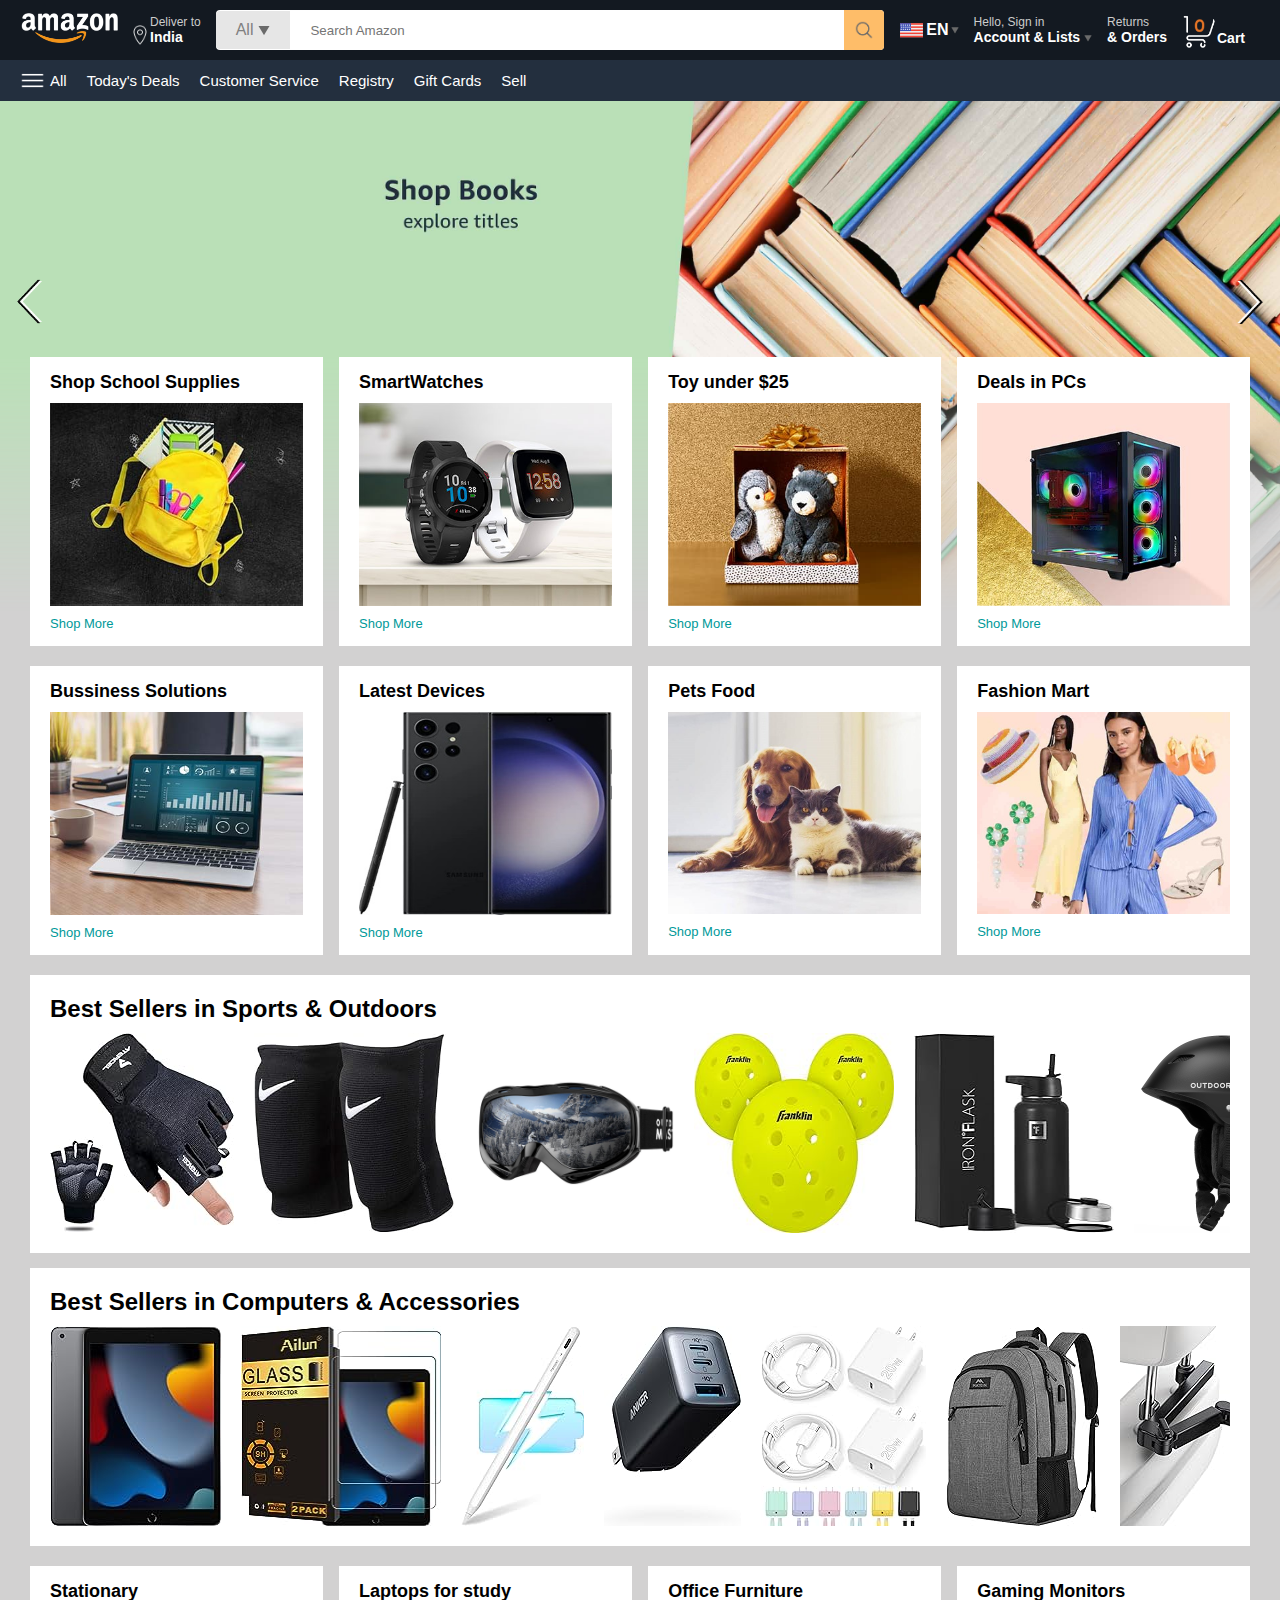
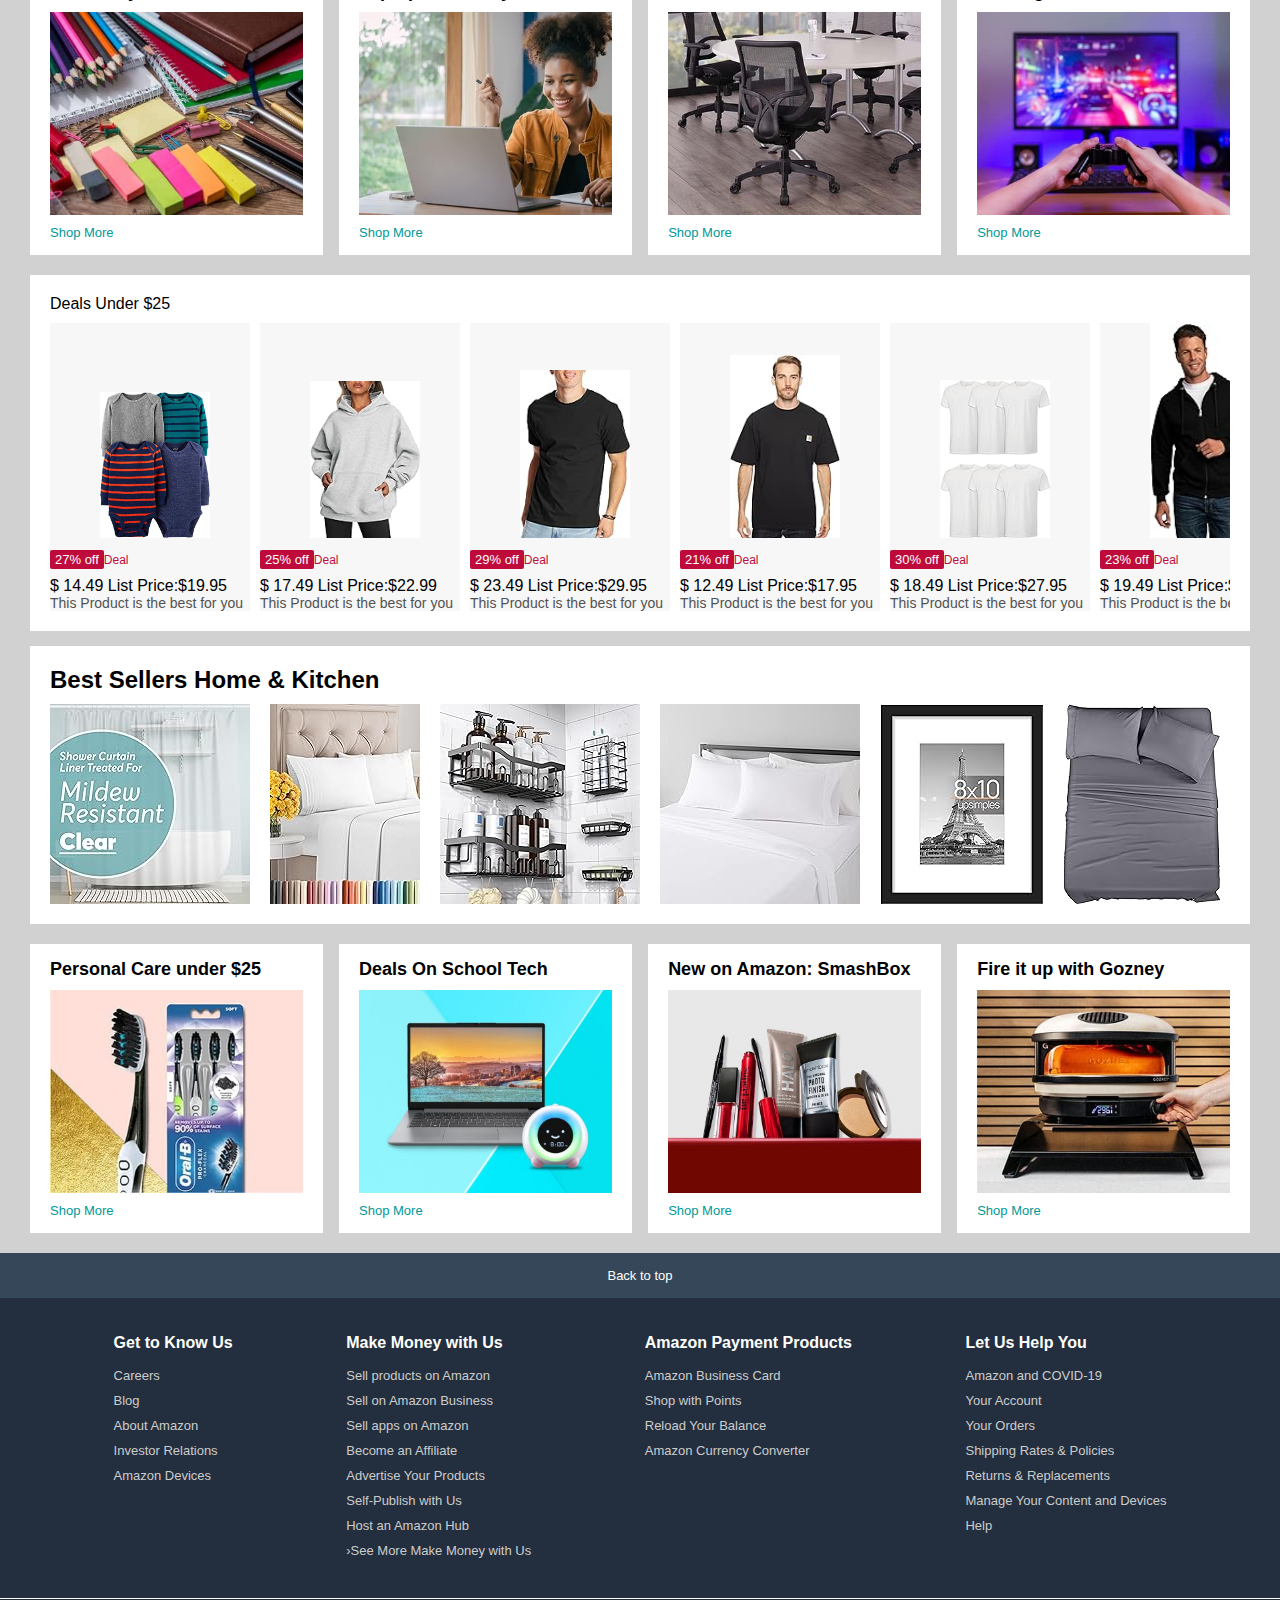
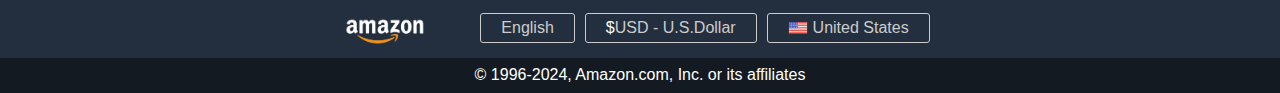
==== index.html @ b6e0066e "Amazon Home page Created" ====
<!DOCTYPE html>
<html lang="en">

<head>
    <meta charset="UTF-8">
    <meta name="viewport" content="width=device-width, initial-scale=1.0">
    <title>Amazon Website</title>
    <link rel="stylesheet" href="style.css">
</head>

<body>

    <section class="nav-section">
        <a href="/">
            <img src="img/amazon_logo.png" width="100" alt="amazon logo">
        </a>
        <div class="nav-country">
            <img src="img/location_icon.png" height="20" alt="location logo">
            <div>
                <p>Deliver to</p>
                <p id="country-name">India</p>
            </div>
        </div>
        <div class="nav-search-area">
            <div class="search-category">
                <p>All</p>
                <img src="img/dropdown_icon.png" height="12" alt="dropdown icon">
            </div>
            <input type="text" class="nav-search" placeholder="Search Amazon">
            <img src="img/search_icon.png" class="nav-search-icon" alt="search icon">
        </div>
        <div class="language-selection-area">
            <img src="img/us_flag.png" width="25px" alt="united states flag">
            <p>EN</p>
            <img src="img/dropdown_icon.png" width="8px" alt="language dropdown icon">
        </div>
        <div class="sign-in-area">
            <p>Hello, Sign in</p>
            <p class="account-info">Account & Lists <img src="img/dropdown_icon.png" width="8px"
                    alt="Account info dropdown icon"></p>
        </div>
        <div class="product-return-area">
            <p>Returns</p>
            <p class="return-info">& Orders</p>
        </div>
        <a href="" class="add-to-cart-area ">
            <img src="img/cart_icon.png" width="35px" alt="add to cart icon">
            <p>Cart</p>
        </a>
    </section>

    <section class="nav-belt">
        <div>
            <img src="img/menu_icon.png" width="25px" alt="menu icon">
            <p>All</p>
        </div>
        <p>Today's Deals</p>
        <p>Customer Service</p>
        <p>Registry</p>
        <p>Gift Cards</p>
        <p>Sell</p>
    </section>

    <section class="main-slider">
        <a href="#" class="slide-left"><img src="img/left-arrow.png" id="left-arrow" width="40px" alt=""></a>
        <ul>
            <img src="img/header1.jpg" class="main-slider-img" alt="slider images">
            <img src="img/header2.jpg" class="main-slider-img" alt="slider images">
            <img src="img/header3.jpg" class="main-slider-img" alt="slider images">
            <img src="img/header-4.jpg" class="main-slider-img" alt="slider images">
            <img src="img/header5.jpg" class="main-slider-img" alt="slider images">
            <img src="img/header6.jpg" class="main-slider-img" alt="slider images">
        </ul>
        <a href="#" class="slide-right"><img src="img/right-arrow.png" id="right-arrow" width="40px" alt=""></a>
    </section>

    <section class="card-row slider-card-row">
        <div class="card-col">
            <p>Shop School Supplies</p>
            <img src="img/Shop_School_Supplies.jpg" alt="">
            <a href="/">Shop More</a>
        </div>
        <div class="card-col">
            <p>SmartWatches</p>
            <img src="img/SmartWatches.jpg" alt="">
            <a href="/">Shop More</a>
        </div>
        <div class="card-col">
            <p>Toy under $25</p>
            <img src="img/box1-3.jpg" alt="">
            <a href="/">Shop More</a>
        </div>
        <div class="card-col">
            <p>Deals in PCs</p>
            <img src="img/box1-4.jpg" alt="">
            <a href="/">Shop More</a>
        </div>
    </section>

    <section class="card-row">
        <div class="card-col">
            <p>Bussiness Solutions</p>
            <img src="img/Bussiness_Solution.jpg" alt="">
            <a href="/">Shop More</a>
        </div>
        <div class="card-col">
            <p>Latest Devices</p>
            <img src="img/box2-2.jpg" alt="">
            <a href="/">Shop More</a>
        </div>
        <div class="card-col">
            <p>Pets Food</p>
            <img src="img/box2-3.jpg" alt="">
            <a href="/">Shop More</a>
        </div>
        <div class="card-col">
            <p>Fashion Mart</p>
            <img src="img/box2-4.jpg" alt="">
            <a href="/">Shop More</a>
        </div>
    </section>

    <section class="products-slider">
        <h2>Best Sellers in Sports & Outdoors</h2>
        <div class="products">
            <img src="img/gloves.jpg" alt="">
            <img src="img/face-cover-masks.jpg" alt="">
            <img src="img/product1-3.jpg" alt="">
            <img src="img/tennis-Ball.jpg" alt="">
            <img src="img/bottles.jpg" alt="">
            <img src="img/product1-6.jpg" alt="">
            <img src="img/product1-7.jpg" alt="">
            <img src="img/product1-8.jpg" alt="">
            <img src="img/product1-9.jpg" alt="">
            <img src="img/product1-10.jpg" alt="">
        </div>
    </section>

    <section class="products-slider">
        <h2>Best Sellers in Computers & Accessories</h2>
        <div class="products">
            <img src="img/tablets.jpg" alt="">
            <img src="img/tablet-screen-guard.jpg" alt="">
            <img src="img/tablet-pens.jpg" alt="">
            <img src="img/single-charger.jpg" alt="">
            <img src="img/multiple-chargers.jpg" alt="">
            <img src="img/school-bags.jpg" alt="">
            <img src="img/tablet-stands.jpg" alt="">
            <img src="img/bags-1.jpg" alt="">
            <img src="img/mac.jpg" alt="">
            <img src="img/tablet-cover.jpg" alt="">
        </div>
    </section>

    <section class="card-row">
        <div class="card-col">
            <p>Stationary</p>
            <img src="img/box3-1.jpg" alt="">
            <a href="/">Shop More</a>
        </div>
        <div class="card-col">
            <p>Laptops for study</p>
            <img src="img/box3-2.jpg" alt="">
            <a href="/">Shop More</a>
        </div>
        <div class="card-col">
            <p>Office Furniture</p>
            <img src="img/Office-Furniture.jpg" alt="">
            <a href="/">Shop More</a>
        </div>
        <div class="card-col">
            <p>Gaming Monitors</p>
            <img src="img/box3-4.jpg" alt="">
            <a href="/">Shop More</a>
        </div>
    </section>


    <section class="price-included-slider">
        <p>Deals Under $25</p>
        <div class="products">
            <div class="product-card">
                <div class="product-img">
                    <img src="img/product2-1.jpg" alt="">
                </div>
                <div class="product-offer">
                    <p>27% off</p><span>Deal</span>
                </div>
                <p>$ <span>14.49</span> List Price:$19.95</p>
                <p class="recommanded-product-info">This Product is the best for you</p>
            </div>
            <div class="product-card">
                <div class="product-img">
                    <img src="img/clothes-1.jpg" alt="">
                </div>
                <div class="product-offer">
                    <p>25% off</p><span>Deal</span>
                </div>
                <p>$ <span>17.49</span> List Price:$22.99</p>
                <p class="recommanded-product-info">This Product is the best for you</p>
            </div>
            <div class="product-card">
                <div class="product-img">
                    <img src="img/clothes-2.jpg" alt="">
                </div>
                <div class="product-offer">
                    <p>29% off</p><span>Deal</span>
                </div>
                <p>$ <span>23.49</span> List Price:$29.95</p>
                <p class="recommanded-product-info">This Product is the best for you</p>
            </div>
            <div class="product-card">
                <div class="product-img">
                    <img src="img/clothes-3.jpg" alt="">
                </div>
                <div class="product-offer">
                    <p>21% off</p><span>Deal</span>
                </div>
                <p>$ <span>12.49</span> List Price:$17.95</p>
                <p class="recommanded-product-info">This Product is the best for you</p>
            </div>
            <div class="product-card">
                <div class="product-img">
                    <img src="img/clothes-4.jpg" alt="">
                </div>
                <div class="product-offer">
                    <p>30% off</p><span>Deal</span>
                </div>
                <p>$ <span>18.49</span> List Price:$27.95</p>
                <p class="recommanded-product-info">This Product is the best for you</p>
            </div>
            <div class="product-card">
                <div class="product-img">
                    <img src="img/clothes-5.jpg" alt="">
                </div>
                <div class="product-offer">
                    <p>23% off</p><span>Deal</span>
                </div>
                <p>$ <span>19.49</span> List Price:$22.99</p>
                <p class="recommanded-product-info">This Product is the best for you</p>
            </div>
            <div class="product-card">
                <div class="product-img">
                    <img src="img/clothes-6.jpg" alt="">
                </div>
                <div class="product-offer">
                    <p>24% off</p><span>Deal</span>
                </div>
                <p>$ <span>24.49</span> List Price:$31.95</p>
                <p class="recommanded-product-info">This Product is the best for you</p>
            </div>
            <div class="product-card">
                <div class="product-img">
                    <img src="img/clothes-7.jpg" alt="">
                </div>
                <div class="product-offer">
                    <p>26% off</p><span>Deal</span>
                </div>
                <p>$ <span>16.49</span> List Price:$26.95</p>
                <p class="recommanded-product-info">This Product is the best for you</p>
            </div>
            
        </div>
    </section>

    <section class="products-slider">
        <h2>Best Sellers Home & Kitchen</h2>
        <div class="products">
            <img src="img/home-kitchen-1.jpg" alt="">
            <img src="img/home-kitchen-2.jpg" alt="">
            <img src="img/home-kitchen-3.jpg" alt="">
            <img src="img/home-kitchen-4.jpg" alt="">
            <img src="img/home-kitchen-5.jpg" alt="">
            <img src="img/home-kitchen-6.jpg" alt="">
            <img src="img/home-kitchen-7.jpg" alt="">
            <img src="img/home-kitchen-8.jpg" alt="">
            <img src="img/home-kitchen-9.jpg" alt="">
            <img src="img/home-kitchen-10.jpg" alt="">
        </div>
    </section>


    <section class="card-row">
        <div class="card-col">
            <p>Personal Care under $25</p>
            <img src="img/tooth_brush.jpg" alt="">
            <a href="/">Shop More</a>
        </div>
        <div class="card-col">
            <p>Deals On School Tech</p>
            <img src="img/deals-on-school-tech.jpg" alt="">
            <a href="/">Shop More</a>
        </div>
        <div class="card-col">
            <p>New on Amazon: SmashBox</p>
            <img src="img/make-up.jpg" alt="">
            <a href="/">Shop More</a>
        </div>
        <div class="card-col">
            <p>Fire it up with Gozney</p>
            <img src="img/gozney.jpg" alt="">
            <a href="/">Shop More</a>
        </div>
    </section>

    <footer>
        <a href="/">
        <div class="panel-1">Back to top</div>
        </a>

        <div class="panel-2">
            <ul>
                <p>Get to Know Us</p>
                <a href="">Careers</a>
                <a href="">Blog</a>
                <a href="">About Amazon</a>
                <a href="">Investor Relations</a>
                <a href="">Amazon Devices</a>
                <a href="Amazon Science"></a>
            </ul>
            <ul>
                <p>Make Money with Us</p>
                <a href="">Sell products on Amazon</a>
                <a href="">Sell on Amazon Business</a>
                <a href="">Sell apps on Amazon</a>
                <a href="">Become an Affiliate</a>
                <a href="">Advertise Your Products</a>
                <a href="">Self-Publish with Us</a>
                <a href="">Host an Amazon Hub</a>
                <a href="">›See More Make Money with Us</a>
            </ul>
            <ul>
                <p>Amazon Payment Products</p>
                <a href="">Amazon Business Card</a>
                <a href="">Shop with Points</a>
                <a href="">Reload Your Balance</a>
                <a href="">Amazon Currency Converter</a>
            </ul>
            <ul>
                <p>Let Us Help You</p>
                <a href="">Amazon and COVID-19</a>
                <a href="">Your Account</a>
                <a href="">Your Orders</a>
                <a href="">Shipping Rates & Policies</a>
                <a href="">Returns & Replacements</a>
                <a href="">Manage Your Content and Devices</a>
                <a href="">Help</a>
            </ul>
        </div>

        <div class="panel-3">
            <a href="/">
                <img src="img/amazon_logo.png" width="80" alt="amazon logo">
            </a>
            <div class="footer-region-info">
                <p>English</p>
                <p><span> $ </span> USD - U.S.Dollar</p>
                <p><img src="img/us_flag.png" id="us-flag" width="20px" alt=""> United States</p>
            </div>
        </div>

        <div class="panel-4">© 1996-2024, Amazon.com, Inc. or its affiliates</div>
        
    </footer>

    <script src="script.js"></script>
</body>

</html>
---- style.css ----
* {
    margin: 0;
    padding: 0;
    box-sizing: border-box;
    font-family: sans-serif;
}

body {
    background-color: #d2d1d1;
}

a {
    text-decoration: none;
    color: inherit;
}

.nav-section {
    color: white;
    background-color: #131921;
    display: flex;
    justify-content: space-between;
    align-items: center;
    padding: 10px 20px;
}

.nav-country {
    color: #ccc;
    display: flex;
    align-items: end;
    margin-left: 10px;
    font-size: 12px;
}

#country-name {
    color: white;
    font-size: 14px;
    font-weight: bolder;
}

.nav-search-area {
    color: #808080;
    background-color: white;
    max-width: 1000px;
    flex: 1;
    display: flex;
    align-items: center;
    border-radius: 4px;
    margin-left: 15px;
}

.search-category {
    display: flex;
    align-items: center;
    padding: 10px 20px;
    gap: 5px;
    background-color: #e6e6e6;
    border-radius: 4px 0 0 4px;
}

.nav-search {
    width: 100%;
    border: none;
    outline: none;
    padding-left: 20px;
}

.nav-search-icon {
    background-color: #febd69;
    max-width: 40px;
    padding: 10px;
    border-radius: 0 4px 4px 0;
}

.language-selection-area {
    display: flex;
    align-items: center;
    font-weight: bold;
    gap: 2px;
    margin-left: 15px;
}

.sign-in-area {
    color: #ccc;
    font-size: 12px;
    margin-left: 15px;
}

.account-info {
    color: white;
    font-size: 14px;
    font-weight: bolder;
}

.product-return-area {
    color: #ccc;
    font-size: 12px;
    margin-left: 15px;
}

.return-info {
    color: white;
    font-size: 14px;
    font-weight: bolder;
}

.add-to-cart-area {
    display: flex;
    align-items: center;
    margin: 0px 15px;
}

.add-to-cart-area p {
    font-size: 14px;
    font-weight: bolder;
    margin-top: 15px;
}

.nav-belt {
    color: white;
    background-color: #232f3e;
    font-size: 15px;
    display: flex;
    align-items: center;
    gap: 20px;
    padding: 8px 20px;
}

.nav-belt div {
    display: flex;
    align-items: center;
    gap: 5px;
    font-weight: 500;
}

.main-slider ul{
    display: flex;
    overflow-y: hidden;
}

.main-slider-img {
    max-width: 100%;
    mask-image: linear-gradient(to bottom, black 50%, transparent 100%);
}

.main-slider a {
    text-decoration: none;
    position: absolute;
    top: 25%;
    z-index: 1;
    padding: 5vh 1vw;
}

.slide-left {
    position: absolute;
    left: 0;
}

.slide-right {
    position: absolute;
    right: 0;
}

.card-row {
    display: flex;
    flex-wrap: wrap;
    row-gap: 20px;
    justify-content: space-between;
    margin: 20px 30px;
}

.card-col {
    background-color: white;
    display: flex;
    flex-direction: column;
    max-width: 24%;
    min-height: 200px;
    gap: 10px;
    padding: 15px 20px;
    z-index: 1;
}

.card-col p{
    font-size: 18px;
    font-weight: bolder;
}

.card-col a {
    font-size: 13px;
    color: #009999;
    font-weight: 500;
}

.slider-card-row {
    margin-top: -20vw;
}

.products-slider {
    background-color: white;
    margin: 0 30px 15px 30px;
    padding: 20px;
}

.products-slider .products {
    display: flex;
    overflow-x: auto;
    gap: 20px;
    margin-top: 10px;
}

.products-slider .products img {
    max-width: 200px;
    max-height: 200px;
}

.products-slider .products::-webkit-scrollbar {
    display: none;
}

.price-included-slider {
    background-color: white;
    margin: 0 30px;
    padding: 20px;
    margin-bottom: 15px;
}

.price-included-slider .products {
    display: flex;
    overflow-x: auto;
    gap: 10px;
    margin-top: 10px;
}

.price-included-slider .products::-webkit-scrollbar {
    display: none;
}

.product-card {
    display: flex;
    flex-direction: column;
    justify-content: end;
    min-width: 200px;
    background-color: #f7f7f7;
}

.product-card img {
    width: 110px;
    margin: 0 50px;
}

.product-offer p {
    color: white;
    background-color: #be0b3b;
    display: inline-block;
    padding: 2px 5px;
    border-radius: 2px;
    margin: 8px 0;
    font-size: 13px;
}

.product-offer span {
    color: #be0b3b;
    font-size: 12px;
    font-weight: 500;
}

.product-price {
    color: gray;
    font-size: 13px;
}

.recommanded-product-info {
    color: #525252;
    font-size: 14px;
    font-weight: 400;
}

footer {
    margin-top: 15px;
}

.panel-1 {
    color: white;
    background-color: #37475a;
    height: 45px;
    display: flex;
    justify-content: center;
    align-items: center;
    font-size: 13px;
    font-family: sans-serif;
}

.panel-2 {
    color: white;
    background-color: #232F3E;
    display: flex;
    justify-content: space-evenly;
    height: 300px;
}

.panel-2 ul {
    margin-top: 20px;
}

.panel-2 ul a{
    display: block;
    font-size: 13px;
    color: #ccc;
    margin-top: 10px;
}

.panel-2 p {
    font-size: 16px;
    font-weight: bolder;
    margin: 16px 0;
}

.panel-3 {
    background-color: #232F3E;
    border-top: 0.5px solid white;
    display: flex;
    align-items: center;
    height: 60px;
    justify-content: center;
}

.panel-3 a {
    margin-top: 10px;
}

.footer-region-info {
    display: flex;
    align-items: center;
    justify-content: space-between;
    color: #cccccc;
    margin-left: 50px;
}

.panel-3 p {
    margin: 0 5px;
    padding: 0 20px;
    border: 0.5px solid #cccccc;
    border-radius: 3px;
    text-align: center;
    display: flex;
    align-items: center;
    justify-content: center;
    min-height: 30px;
    line-height: 20px;
    cursor: pointer;
}

.panel-3 span {
    color: white;
}

.footer-region-info img {
    margin-right: 5px;
}

.panel-4 {
    color: white;
    height: 35px;
    background-color: #131A22;
    display: flex;
    justify-content: center;
    align-items: center;
}
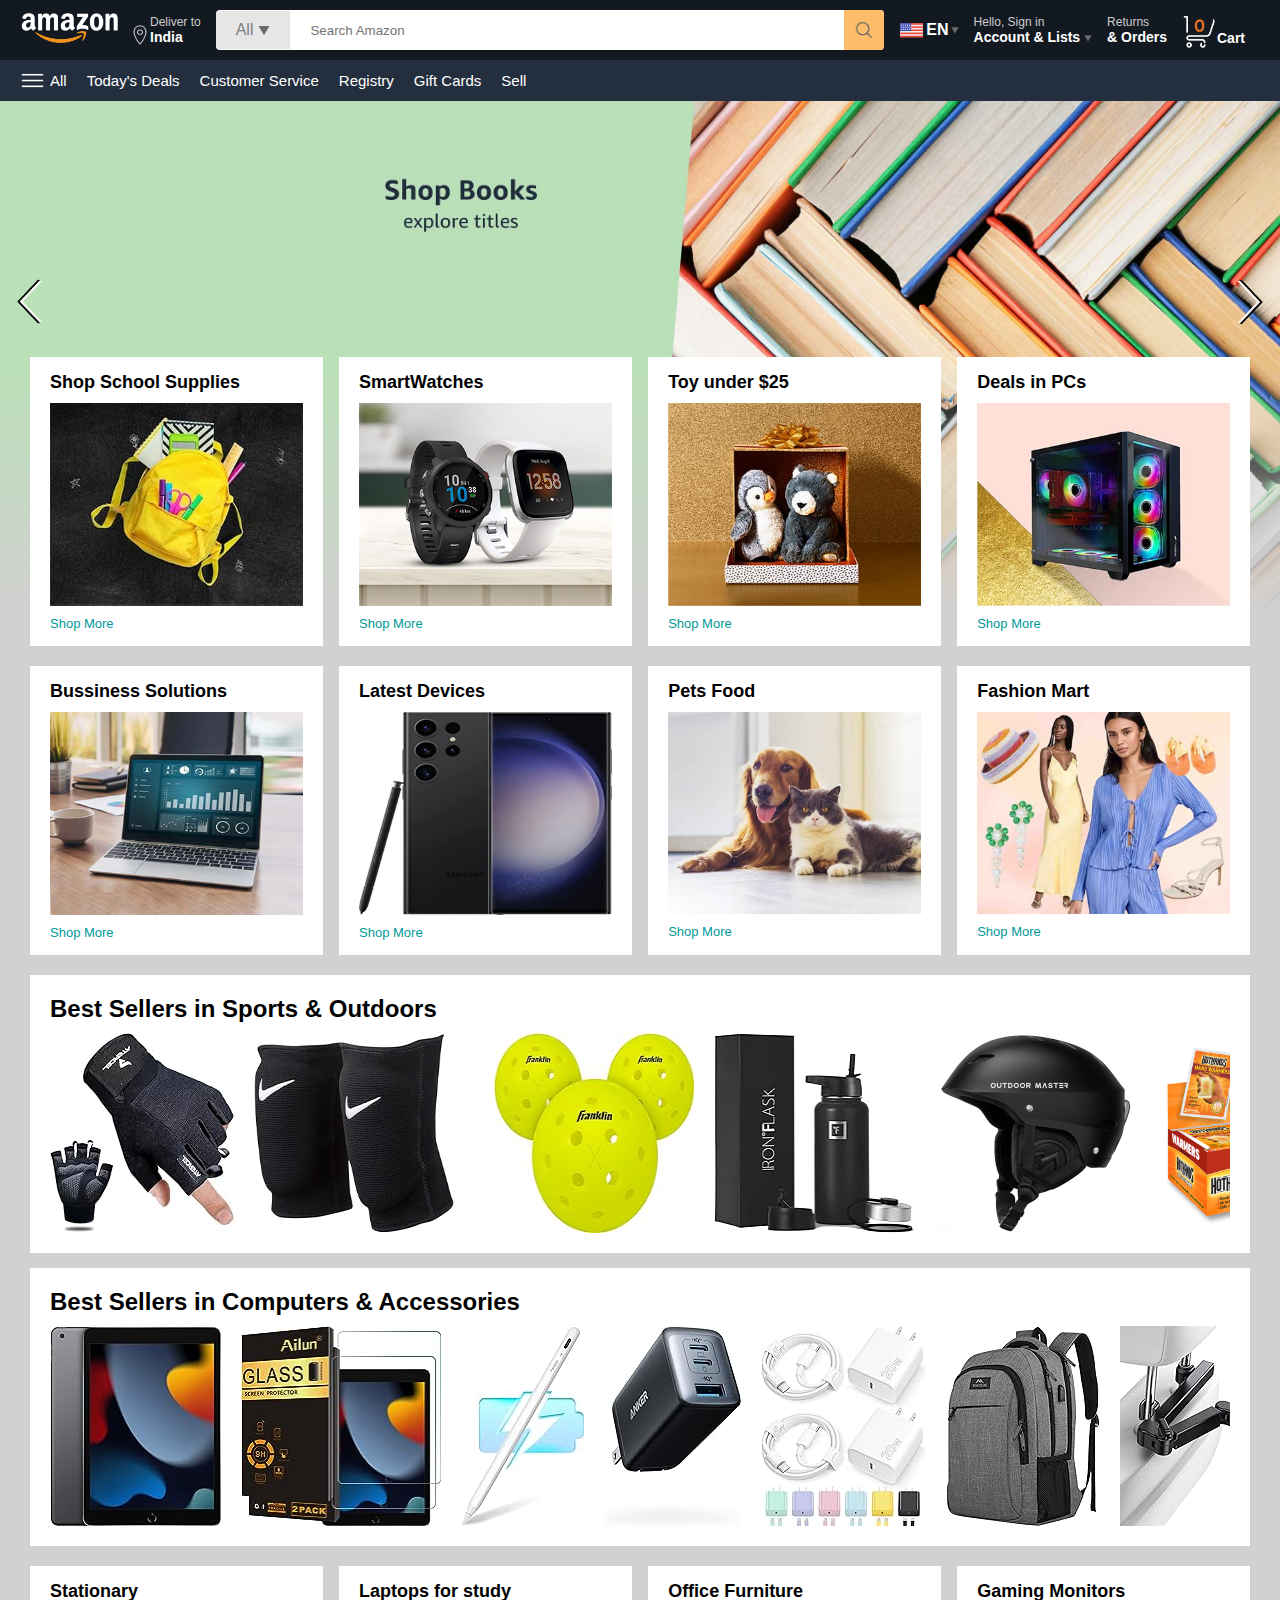
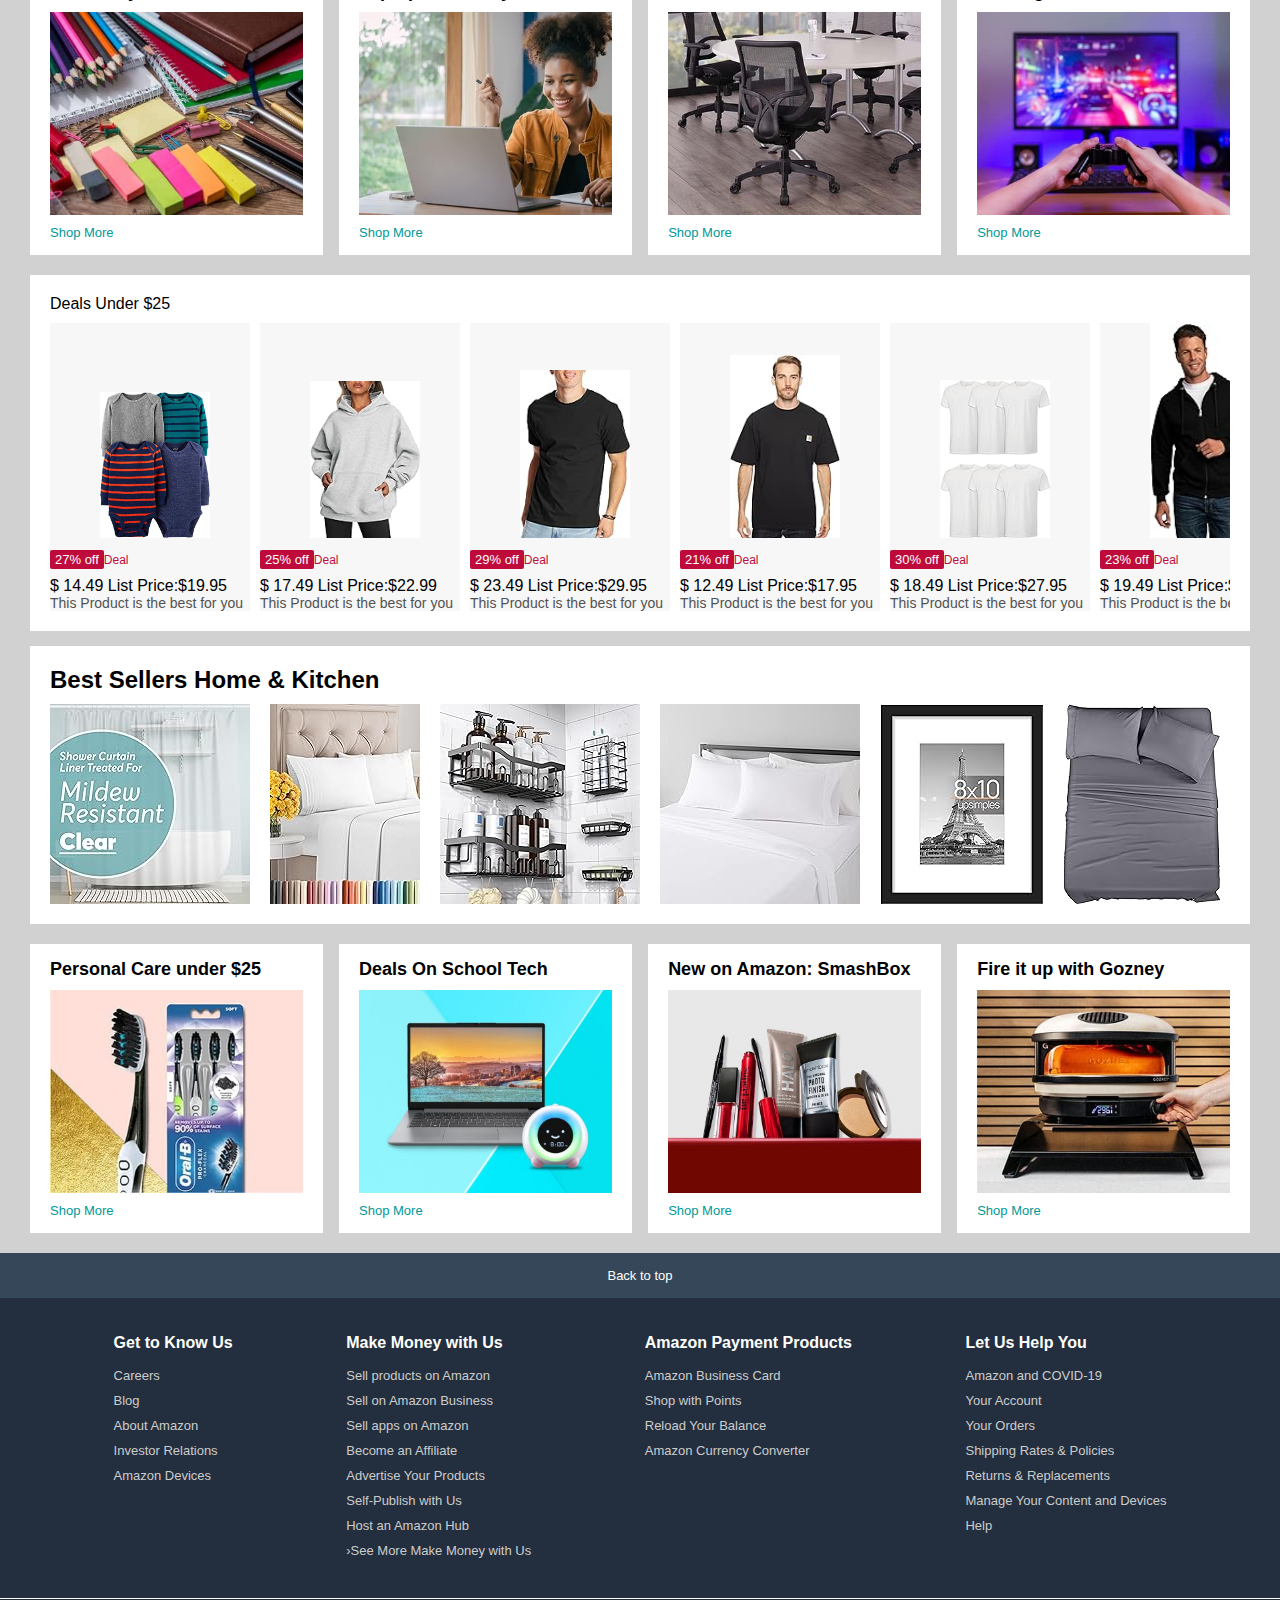
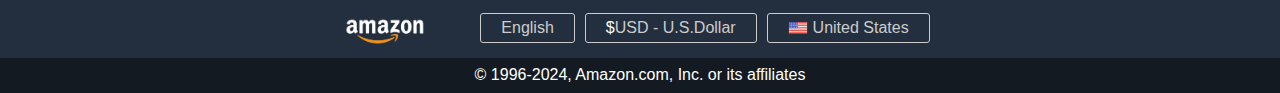
==== commit f345a670: "Changes in image and name" ====
--- a/index.html
+++ b/index.html
@@ -67,7 +67,7 @@
             <img src="img/header1.jpg" class="main-slider-img" alt="slider images">
             <img src="img/header2.jpg" class="main-slider-img" alt="slider images">
             <img src="img/header3.jpg" class="main-slider-img" alt="slider images">
-            <img src="img/header-4.jpg" class="main-slider-img" alt="slider images">
+            <img src="img/header4.jpg" class="main-slider-img" alt="slider images">
             <img src="img/header5.jpg" class="main-slider-img" alt="slider images">
             <img src="img/header6.jpg" class="main-slider-img" alt="slider images">
         </ul>
